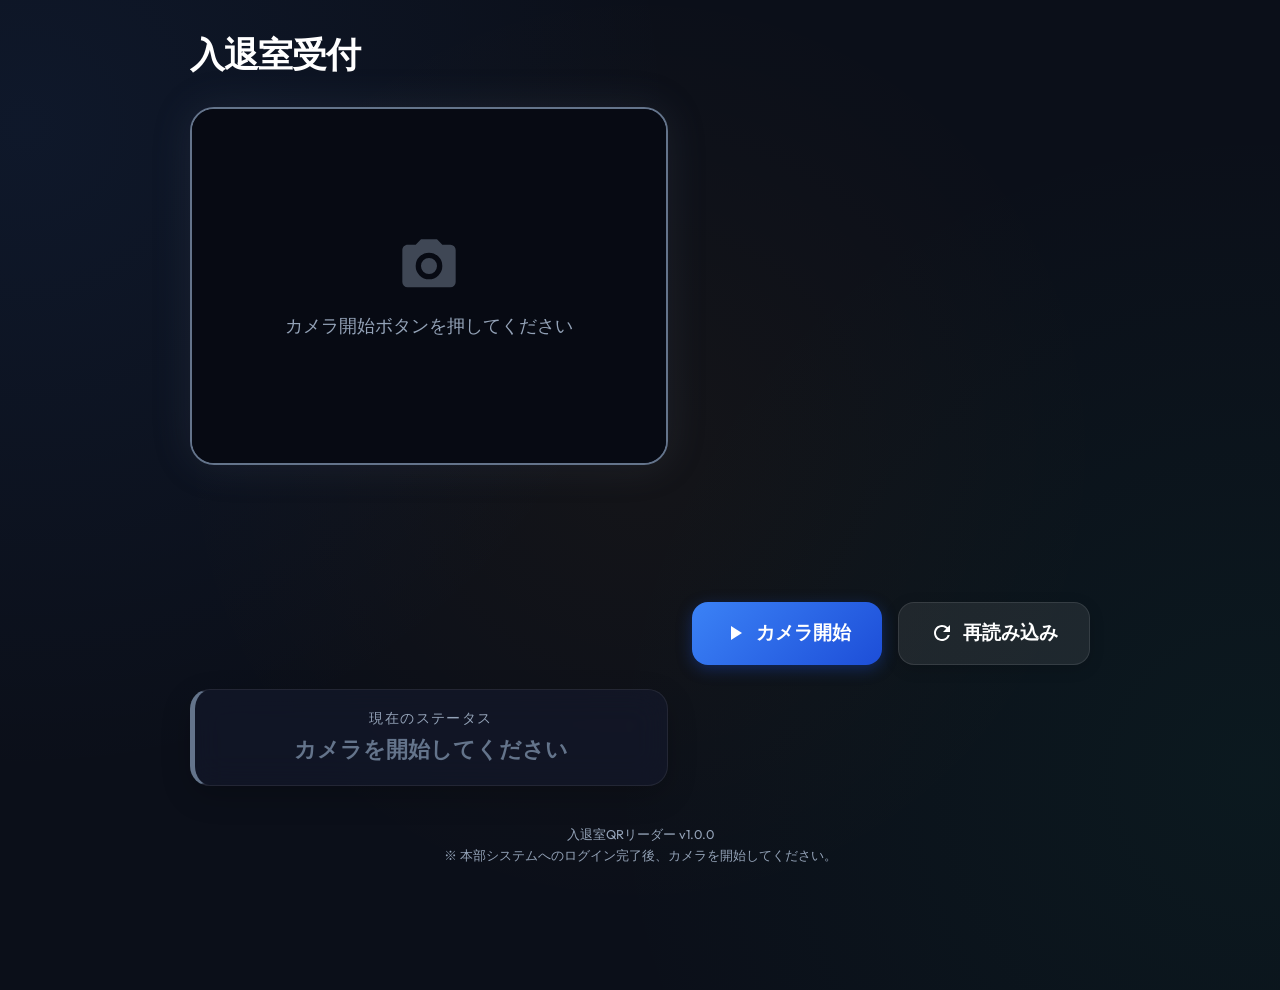
==== index.html @ 6b5398ed "Initial commit" ====
<!DOCTYPE html>
<html lang="ja">
<head>
  <meta charset="UTF-8">
  <title>入退室受付QRリーダー</title>
  
  <!-- Viewport and PWA optimization for iPad -->
  <meta name="viewport" content="width=device-width, initial-scale=1.0, maximum-scale=1.0, user-scalable=no, viewport-fit=cover">
  <meta name="apple-mobile-web-app-capable" content="yes">
  <meta name="apple-mobile-web-app-status-bar-style" content="black-translucent">
  <meta name="apple-mobile-web-app-title" content="入退室受付">
  <meta name="format-detection" content="telephone=no">
  
  <!-- Manifest and Favicons -->
  <link rel="manifest" href="manifest.webmanifest">
  <link rel="apple-touch-icon" href="assets/icons/icon-192.png">
  <link rel="icon" type="image/svg+xml" href="assets/icons/icon.svg">
  
  <!-- Styling -->
  <link rel="stylesheet" href="styles.css">
</head>
<body>

  <div class="app-container">
    
    <!-- Title Header -->
    <header>
      <h1>入退室受付</h1>
    </header>

    <!-- State Indicator Panel -->
    <section class="state-panel" id="state-panel">
      <div class="state-title">現在のステータス</div>
      <div class="state-message" id="state-message">カメラを開始してください</div>
    </section>

    <!-- Camera Viewfinder Section -->
    <section class="viewfinder-container">
      
      <!-- Video stream -->
      <video id="camera-video" playsinline></video>
      
      <!-- Hidden canvas for image analysis -->
      <canvas id="qr-canvas"></canvas>
      
      <!-- Camera placeholder/splash -->
      <div class="camera-placeholder">
        <svg viewBox="0 0 24 24">
          <path d="M4 4h3l2-2h6l2 2h3a2 2 0 0 1 2 2v12a2 2 0 0 1-2 2H4a2 2 0 0 1-2-2V6c0-1.1.9-2 2-2zm8 3a5 5 0 1 0 0 10 5 5 0 0 0 0-10zm0 2a3 3 0 1 1 0 6 3 3 0 0 1 0-6z"/>
        </svg>
        <p>カメラ開始ボタンを押してください</p>
      </div>

      <!-- Scanning Box Overlay -->
      <div class="scanner-overlay">
        <div class="scanner-frame">
          <div class="scanner-laser"></div>
          <span></span>
        </div>
      </div>

    </section>

    <div class="right-column">
      <!-- Error Log Panel -->
      <section class="error-panel" id="error-panel">
        <div class="error-header">
          <svg viewBox="0 0 24 24">
            <path d="M12 2C6.48 2 2 6.48 2 12s4.48 10 10 10 10-4.48 10-10S17.52 2 12 2zm1 15h-2v-2h2v2zm0-4h-2V7h2v6z"/>
          </svg>
          <span>エラー詳細</span>
        </div>
        <div class="error-text" id="error-text">エラーが発生しました</div>
      </section>

      <!-- Operation Buttons -->
      <section class="controls-container">
        <button class="btn btn-primary" id="btn-start">
          <svg viewBox="0 0 24 24">
            <path d="M8 5v14l11-7z"/>
          </svg>
          カメラ開始
        </button>
        <button class="btn btn-secondary" id="btn-reset">
          <svg viewBox="0 0 24 24">
            <path d="M17.65 6.35A7.958 7.958 0 0 0 12 4c-4.42 0-7.99 3.58-7.99 8s3.57 8 7.99 8c3.73 0 6.84-2.55 7.73-6h-2.08A5.99 5.99 0 0 1 12 18c-3.31 0-6-2.69-6-6s2.69-6 6-6c1.66 0 3.14.69 4.22 1.78L13 11h7V4l-2.35 2.35z"/>
          </svg>
          再読み込み
        </button>
      </section>
    </div>

    <!-- Hidden Processing Frame -->
    <iframe id="process-iframe" src="about:blank"></iframe>

    <!-- App Information Footer -->
    <footer>
      <p>入退室QRリーダー v1.0.0</p>
      <p>※ 本部システムへのログイン完了後、カメラを開始してください。</p>
    </footer>

  </div>

  <!-- QR Scanning Library and Core Logic -->
  <script src="jsQR.js"></script>
  <script src="app.js"></script>
</body>
</html>
---- styles.css ----
@import url('https://fonts.googleapis.com/css2?family=Outfit:wght@400;500;700&display=swap');

/* --- Design Tokens --- */
:root {
  --font-family: 'Outfit', -apple-system, BlinkMacSystemFont, "Segoe UI", Roboto, Helvetica, Arial, sans-serif;
  
  /* Color Palettes */
  --bg-dark: #0b0f19;
  --bg-card: rgba(20, 26, 46, 0.6);
  --bg-card-border: rgba(255, 255, 255, 0.08);
  --text-primary: #ffffff;
  --text-secondary: #94a3b8;
  
  /* State Colors */
  --color-idle: #64748b;        /* Slate */
  --color-scanning: #3b82f6;    /* Vibrant Blue */
  --color-processing: #f59e0b;  /* Warm Amber */
  --color-success: #10b981;     /* Emerald Green */
  --color-error: #ef4444;       /* Rose Red */
  --color-warning: #ec4899;     /* Pink */

  /* Active theme color, default is idle */
  --theme-color: var(--color-idle);
  --theme-color-glow: rgba(100, 116, 139, 0.15);
  
  /* Animation speeds */
  --transition-fast: 0.2s cubic-bezier(0.4, 0, 0.2, 1);
  --transition-normal: 0.3s cubic-bezier(0.4, 0, 0.2, 1);
}

/* --- Base & Reset --- */
* {
  box-sizing: border-box;
  margin: 0;
  padding: 0;
  -webkit-tap-highlight-color: transparent;
}

body {
  font-family: var(--font-family);
  background-color: var(--bg-dark);
  color: var(--text-primary);
  min-height: 100dvh;
  display: flex;
  flex-direction: column;
  align-items: center;
  justify-content: space-between;
  padding: 1.5rem;
  overflow: hidden;
  position: relative;
}

/* Background mesh gradients for premium feel */
body::before {
  content: '';
  position: absolute;
  top: -10%;
  left: -10%;
  width: 120%;
  height: 120%;
  background: 
    radial-gradient(circle at 10% 20%, rgba(59, 130, 246, 0.08) 0%, transparent 40%),
    radial-gradient(circle at 90% 80%, rgba(16, 185, 129, 0.06) 0%, transparent 40%),
    radial-gradient(circle at 50% 50%, rgba(245, 158, 11, 0.04) 0%, transparent 50%);
  z-index: -1;
  pointer-events: none;
}

/* --- Container App Layout --- */
.app-container {
  width: 100%;
  max-width: 600px;
  display: flex;
  flex-direction: column;
  gap: 1.2rem;
  flex-grow: 1;
  justify-content: center;
}

/* Safe areas for modern iPads */
@supports (padding: env(safe-area-inset-top)) {
  body {
    padding-top: max(1.5rem, env(safe-area-inset-top));
    padding-bottom: max(1.5rem, env(safe-area-inset-bottom));
    padding-left: max(1.5rem, env(safe-area-inset-left));
    padding-right: max(1.5rem, env(safe-area-inset-right));
  }
}

/* --- Header Section --- */
header {
  text-align: center;
  margin-bottom: 0.2rem;
}

header h1 {
  font-size: 2.2rem;
  font-weight: 700;
  letter-spacing: -0.025em;
  background: linear-gradient(135deg, #ffffff 40%, #94a3b8 100%);
  -webkit-background-clip: text;
  -webkit-text-fill-color: transparent;
  margin-bottom: 0.25rem;
}

/* --- State Panel --- */
.state-panel {
  background: var(--bg-card);
  backdrop-filter: blur(16px);
  -webkit-backdrop-filter: blur(16px);
  border: 1px solid var(--bg-card-border);
  border-radius: 20px;
  padding: 1.2rem;
  text-align: center;
  box-shadow: 0 10px 30px rgba(0, 0, 0, 0.2);
  transition: border-color var(--transition-normal), box-shadow var(--transition-normal);
  border-left: 5px solid var(--theme-color);
}

.state-title {
  font-size: 0.85rem;
  text-transform: uppercase;
  letter-spacing: 0.1em;
  color: var(--text-secondary);
  margin-bottom: 0.4rem;
}

.state-message {
  font-size: 1.4rem;
  font-weight: 700;
  color: var(--theme-color);
  transition: color var(--transition-normal);
}

/* --- Viewfinder (Camera Frame) --- */
.viewfinder-container {
  position: relative;
  width: 100%;
  aspect-ratio: 4 / 3;
  background-color: #020617;
  border-radius: 24px;
  overflow: hidden;
  box-shadow: 0 0 40px var(--theme-color-glow), inset 0 0 20px rgba(0,0,0,0.6);
  border: 2px solid var(--theme-color);
  transition: border-color var(--transition-normal), box-shadow var(--transition-normal);
}

/* The actual HTML5 Video Element */
#camera-video {
  width: 100%;
  height: 100%;
  object-fit: cover;
  display: block;
}

/* Hidden canvas for jsQR analysis */
#qr-canvas {
  display: none;
}

/* Camera Placeholder UI when not active */
.camera-placeholder {
  position: absolute;
  top: 0;
  left: 0;
  width: 100%;
  height: 100%;
  display: flex;
  flex-direction: column;
  align-items: center;
  justify-content: center;
  gap: 1rem;
  color: var(--text-secondary);
  z-index: 2;
  background-color: #070a13;
  transition: opacity var(--transition-normal);
}

.camera-placeholder svg {
  width: 64px;
  height: 64px;
  fill: currentColor;
  opacity: 0.4;
}

.camera-placeholder p {
  font-size: 1.1rem;
  font-weight: 500;
}

/* Scanner target box overlay */
.scanner-overlay {
  position: absolute;
  top: 0;
  left: 0;
  width: 100%;
  height: 100%;
  z-index: 3;
  pointer-events: none;
  display: flex;
  align-items: center;
  justify-content: center;
  opacity: 0;
  transition: opacity var(--transition-normal);
}

.scanner-overlay.active {
  opacity: 1;
}

/* Target scanning frame */
.scanner-frame {
  width: 60%;
  aspect-ratio: 1 / 1;
  max-width: 280px;
  max-height: 280px;
  border: 2px solid rgba(255, 255, 255, 0.3);
  position: relative;
  box-shadow: 0 0 0 2000px rgba(7, 10, 19, 0.6); /* Dim surrounding area */
  border-radius: 16px;
}

/* Frame corner hooks */
.scanner-frame::before,
.scanner-frame::after,
.scanner-frame span::before,
.scanner-frame span::after {
  content: '';
  position: absolute;
  width: 24px;
  height: 24px;
  border-color: var(--theme-color);
  border-style: solid;
  transition: border-color var(--transition-normal);
}

/* Top-Left */
.scanner-frame::before {
  top: -2px;
  left: -2px;
  border-width: 4px 0 0 4px;
  border-top-left-radius: 12px;
}

/* Top-Right */
.scanner-frame::after {
  top: -2px;
  right: -2px;
  border-width: 4px 4px 0 0;
  border-top-right-radius: 12px;
}

/* Bottom-Left */
.scanner-frame span::before {
  bottom: -2px;
  left: -2px;
  border-width: 0 0 4px 4px;
  border-bottom-left-radius: 12px;
}

/* Bottom-Right */
.scanner-frame span::after {
  bottom: -2px;
  right: -2px;
  border-width: 0 4px 4px 0;
  border-bottom-right-radius: 12px;
}

/* Animated scanner line */
.scanner-laser {
  position: absolute;
  top: 0;
  left: 0;
  width: 100%;
  height: 3px;
  background: linear-gradient(90deg, transparent, var(--theme-color), transparent);
  animation: scan 2s linear infinite;
  box-shadow: 0 0 8px var(--theme-color);
  transition: background var(--transition-normal), box-shadow var(--transition-normal);
}

@keyframes scan {
  0% { top: 0%; }
  50% { top: 100%; }
  100% { top: 0%; }
}

/* --- Control Buttons --- */
.controls-container {
  display: flex;
  gap: 1rem;
}

.btn {
  flex: 1;
  font-family: var(--font-family);
  font-size: 1.2rem;
  font-weight: 700;
  padding: 1.1rem 1.5rem;
  border: none;
  border-radius: 16px;
  cursor: pointer;
  display: inline-flex;
  align-items: center;
  justify-content: center;
  gap: 0.6rem;
  transition: transform var(--transition-fast), box-shadow var(--transition-fast), background var(--transition-fast);
}

.btn svg {
  width: 24px;
  height: 24px;
  fill: currentColor;
}

.btn-primary {
  background: linear-gradient(135deg, #3b82f6 0%, #1d4ed8 100%);
  color: white;
  box-shadow: 0 4px 15px rgba(29, 79, 216, 0.35);
}

.btn-primary:active {
  transform: scale(0.97);
  box-shadow: 0 2px 6px rgba(29, 79, 216, 0.2);
}

.btn-secondary {
  background: rgba(255, 255, 255, 0.08);
  color: var(--text-primary);
  border: 1px solid rgba(255, 255, 255, 0.1);
  box-shadow: 0 4px 15px rgba(0, 0, 0, 0.15);
}

.btn-secondary:active {
  transform: scale(0.97);
  background: rgba(255, 255, 255, 0.12);
}

/* Hover effects (only active on non-touch devices) */
@media (hover: hover) {
  .btn-primary:hover {
    background: linear-gradient(135deg, #4f46e5 0%, #2563eb 100%);
    box-shadow: 0 6px 20px rgba(37, 99, 235, 0.45);
    transform: translateY(-2px);
  }
  .btn-secondary:hover {
    background: rgba(255, 255, 255, 0.12);
    transform: translateY(-2px);
  }
}

/* Disable primary btn during scanning */
.btn-primary.disabled {
  opacity: 0.5;
  cursor: not-allowed;
  pointer-events: none;
}

/* --- Error Logger --- */
.error-panel {
  background: rgba(239, 68, 68, 0.08);
  border: 1px solid rgba(239, 68, 68, 0.2);
  border-radius: 16px;
  padding: 1rem;
  display: none; /* Hidden by default */
  animation: fadeIn 0.3s ease;
}

.error-panel.visible {
  display: block;
}

.error-header {
  display: flex;
  align-items: center;
  gap: 0.5rem;
  color: var(--color-error);
  font-weight: 700;
  margin-bottom: 0.4rem;
  font-size: 0.95rem;
}

.error-header svg {
  width: 20px;
  height: 20px;
  fill: currentColor;
}

.error-text {
  font-size: 0.9rem;
  color: #fca5a5;
  line-height: 1.4;
  word-break: break-all;
}

@keyframes fadeIn {
  from { opacity: 0; transform: translateY(10px); }
  to { opacity: 1; transform: translateY(0); }
}

/* --- Hidden Frame --- */
#process-iframe {
  position: absolute;
  width: 1px;
  height: 1px;
  opacity: 0.01;
  pointer-events: none;
  overflow: hidden;
  left: -9999px;
  top: -9999px;
  border: none;
}

/* --- Settings / Metadata display footer --- */
footer {
  text-align: center;
  color: var(--text-secondary);
  font-size: 0.8rem;
  margin-top: 0.5rem;
}

footer p {
  margin-bottom: 0.2rem;
}

footer a {
  color: var(--color-scanning);
  text-decoration: none;
}

footer a:hover {
  text-decoration: underline;
}

/* --- Large screen layout adjustments (e.g. iPad landscape) --- */
@media (min-width: 768px) and (orientation: landscape) {
  body {
    padding: 2rem;
  }
  .app-container {
    max-width: 900px;
    display: grid;
    grid-template-columns: 1.2fr 1fr;
    grid-template-rows: auto 1fr auto;
    gap: 1.5rem;
    align-items: start;
  }
  
  header {
    grid-column: 1 / span 2;
    text-align: left;
    margin-bottom: 0;
  }
  
  .viewfinder-container {
    grid-column: 1;
    grid-row: 2;
    aspect-ratio: 4 / 3;
  }
  
  .right-column {
    grid-column: 2;
    grid-row: 2;
    display: flex;
    flex-direction: column;
    gap: 1.2rem;
    height: 100%;
    justify-content: flex-start;
  }
  
  .controls-container {
    margin-top: auto; /* Push buttons to the bottom of column */
  }
  
  footer {
    grid-column: 1 / span 2;
    text-align: center;
    margin-top: 1rem;
  }
}
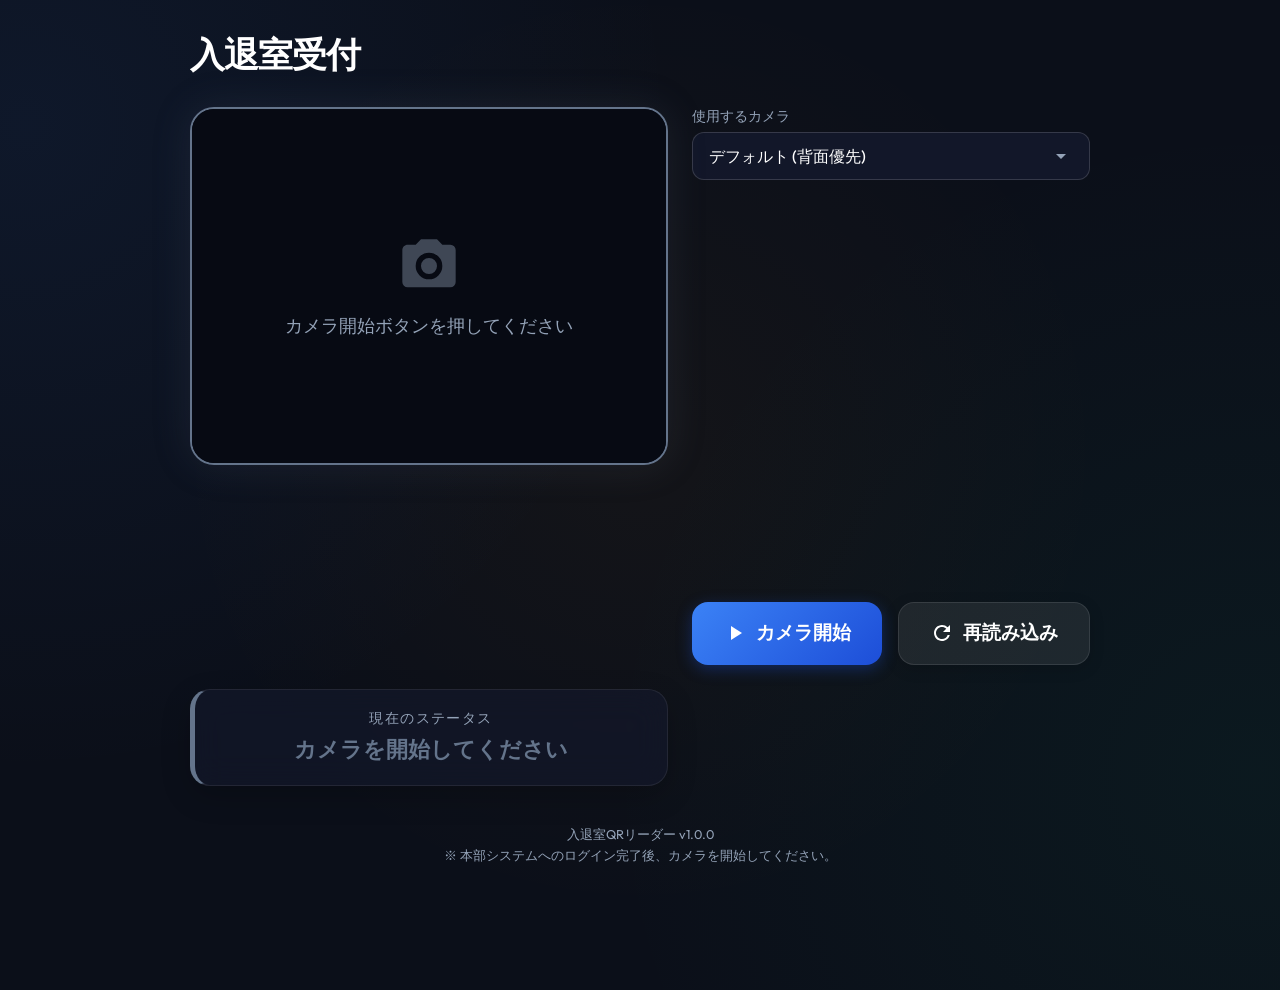
==== commit 0d705a5d: "Add camera selection support" ====
--- a/index.html
+++ b/index.html
@@ -62,6 +62,14 @@
     </section>
 
     <div class="right-column">
+      <!-- Camera Selection Dropdown -->
+      <section class="camera-select-container">
+        <label for="camera-select">使用するカメラ</label>
+        <select id="camera-select" class="select-input">
+          <option value="">デフォルト (背面優先)</option>
+        </select>
+      </section>
+
       <!-- Error Log Panel -->
       <section class="error-panel" id="error-panel">
         <div class="error-header">
--- a/styles.css
+++ b/styles.css
@@ -285,6 +285,47 @@
   100% { top: 0%; }
 }
 
+/* --- Camera Selection Dropdown --- */
+.camera-select-container {
+  display: flex;
+  flex-direction: column;
+  gap: 0.4rem;
+  margin-bottom: 0.8rem;
+  width: 100%;
+}
+
+.camera-select-container label {
+  font-size: 0.85rem;
+  font-weight: 500;
+  color: var(--text-secondary);
+}
+
+.select-input {
+  width: 100%;
+  font-family: var(--font-family);
+  font-size: 1rem;
+  font-weight: 500;
+  padding: 0.8rem 1rem;
+  border-radius: 12px;
+  background-color: rgba(20, 26, 46, 0.8);
+  border: 1px solid rgba(255, 255, 255, 0.15);
+  color: var(--text-primary);
+  appearance: none;
+  -webkit-appearance: none;
+  background-image: url("data:image/svg+xml,%3Csvg xmlns='http://www.w3.org/2000/svg' viewBox='0 0 24 24' fill='%2394a3b8'%3E%3Cpath d='M7 10l5 5 5-5z'/%3E%3C/svg%3E");
+  background-repeat: no-repeat;
+  background-position: right 1rem center;
+  background-size: 1.5rem;
+  cursor: pointer;
+  transition: border-color var(--transition-fast), box-shadow var(--transition-fast);
+}
+
+.select-input:focus {
+  outline: none;
+  border-color: var(--color-scanning);
+  box-shadow: 0 0 0 3px rgba(59, 130, 246, 0.25);
+}
+
 /* --- Control Buttons --- */
 .controls-container {
   display: flex;
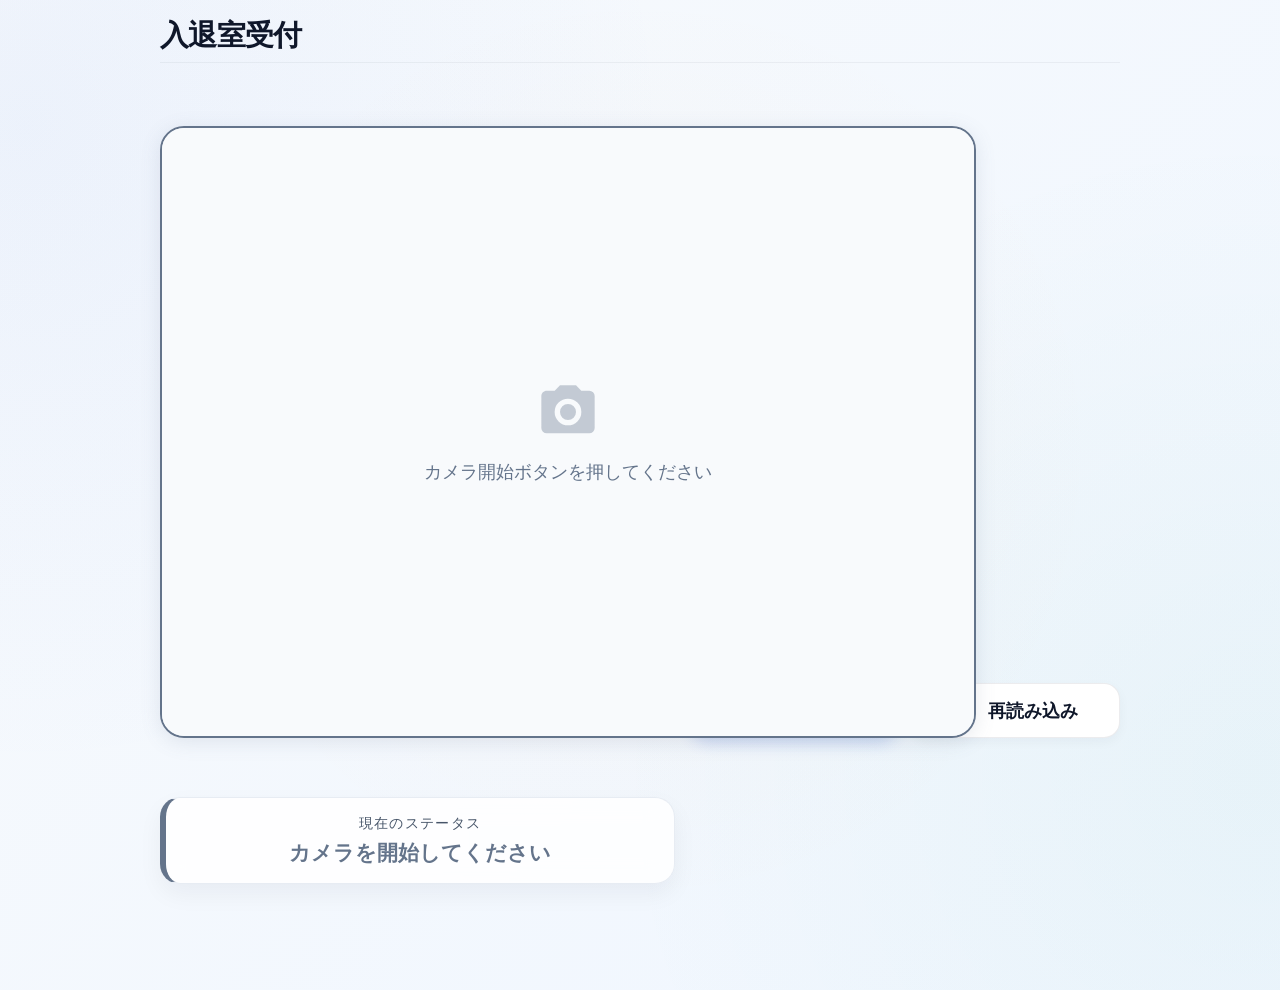
==== commit 5ff7e73b: "Remove camera switcher, change default to front camera, apply clean bright theme, and optimize lands" ====
--- a/index.html
+++ b/index.html
@@ -62,14 +62,6 @@
     </section>
 
     <div class="right-column">
-      <!-- Camera Selection Dropdown -->
-      <section class="camera-select-container">
-        <label for="camera-select">使用するカメラ</label>
-        <select id="camera-select" class="select-input">
-          <option value="">デフォルト (背面優先)</option>
-        </select>
-      </section>
-
       <!-- Error Log Panel -->
       <section class="error-panel" id="error-panel">
         <div class="error-header">
--- a/styles.css
+++ b/styles.css
@@ -1,27 +1,29 @@
 @import url('https://fonts.googleapis.com/css2?family=Outfit:wght@400;500;700&display=swap');
 
-/* --- Design Tokens --- */
+/* --- Design Tokens (清潔感のある配色 - クリーンライトテーマ) --- */
 :root {
   --font-family: 'Outfit', -apple-system, BlinkMacSystemFont, "Segoe UI", Roboto, Helvetica, Arial, sans-serif;
   
-  /* Color Palettes */
-  --bg-dark: #0b0f19;
-  --bg-card: rgba(20, 26, 46, 0.6);
-  --bg-card-border: rgba(255, 255, 255, 0.08);
-  --text-primary: #ffffff;
-  --text-secondary: #94a3b8;
+  /* Color Palettes (Bright & Clean) */
+  --bg-main: #f8fafc;
+  --bg-gradient-end: #eff6ff;
+  --bg-card: rgba(255, 255, 255, 0.85);
+  --bg-card-border: rgba(226, 232, 240, 0.8);
+  --text-primary: #0f172a;       /* Slate 900 */
+  --text-secondary: #475569;     /* Slate 600 */
+  --text-light: #64748b;         /* Slate 500 */
   
   /* State Colors */
   --color-idle: #64748b;        /* Slate */
-  --color-scanning: #3b82f6;    /* Vibrant Blue */
-  --color-processing: #f59e0b;  /* Warm Amber */
-  --color-success: #10b981;     /* Emerald Green */
-  --color-error: #ef4444;       /* Rose Red */
-  --color-warning: #ec4899;     /* Pink */
+  --color-scanning: #2563eb;    /* Vibrant Royal Blue */
+  --color-processing: #d97706;  /* Golden Amber */
+  --color-success: #059669;     /* Fresh Emerald Green */
+  --color-error: #e11d48;       /* Clean Rose Red */
+  --color-warning: #db2777;     /* Dark Pink */
 
   /* Active theme color, default is idle */
   --theme-color: var(--color-idle);
-  --theme-color-glow: rgba(100, 116, 139, 0.15);
+  --theme-color-glow: rgba(100, 116, 139, 0.08);
   
   /* Animation speeds */
   --transition-fast: 0.2s cubic-bezier(0.4, 0, 0.2, 1);
@@ -38,7 +40,7 @@
 
 body {
   font-family: var(--font-family);
-  background-color: var(--bg-dark);
+  background-color: var(--bg-main);
   color: var(--text-primary);
   min-height: 100dvh;
   display: flex;
@@ -46,7 +48,7 @@
   align-items: center;
   justify-content: space-between;
   padding: 1.5rem;
-  overflow: hidden;
+  overflow-y: auto;
   position: relative;
 }
 
@@ -59,17 +61,18 @@
   width: 120%;
   height: 120%;
   background: 
-    radial-gradient(circle at 10% 20%, rgba(59, 130, 246, 0.08) 0%, transparent 40%),
-    radial-gradient(circle at 90% 80%, rgba(16, 185, 129, 0.06) 0%, transparent 40%),
-    radial-gradient(circle at 50% 50%, rgba(245, 158, 11, 0.04) 0%, transparent 50%);
-  z-index: -1;
+    radial-gradient(circle at 10% 20%, rgba(37, 99, 235, 0.05) 0%, transparent 40%),
+    radial-gradient(circle at 90% 80%, rgba(5, 150, 105, 0.04) 0%, transparent 40%),
+    radial-gradient(circle at 50% 50%, rgba(217, 119, 6, 0.03) 0%, transparent 50%),
+    linear-gradient(135deg, var(--bg-main) 0%, var(--bg-gradient-end) 100%);
+  z-index: -2;
   pointer-events: none;
 }
 
 /* --- Container App Layout --- */
 .app-container {
   width: 100%;
-  max-width: 600px;
+  max-width: 540px;
   display: flex;
   flex-direction: column;
   gap: 1.2rem;
@@ -97,24 +100,22 @@
   font-size: 2.2rem;
   font-weight: 700;
   letter-spacing: -0.025em;
-  background: linear-gradient(135deg, #ffffff 40%, #94a3b8 100%);
-  -webkit-background-clip: text;
-  -webkit-text-fill-color: transparent;
+  color: var(--text-primary);
   margin-bottom: 0.25rem;
 }
 
 /* --- State Panel --- */
 .state-panel {
   background: var(--bg-card);
-  backdrop-filter: blur(16px);
-  -webkit-backdrop-filter: blur(16px);
+  backdrop-filter: blur(12px);
+  -webkit-backdrop-filter: blur(12px);
   border: 1px solid var(--bg-card-border);
   border-radius: 20px;
   padding: 1.2rem;
   text-align: center;
-  box-shadow: 0 10px 30px rgba(0, 0, 0, 0.2);
+  box-shadow: 0 10px 25px rgba(15, 23, 42, 0.05);
   transition: border-color var(--transition-normal), box-shadow var(--transition-normal);
-  border-left: 5px solid var(--theme-color);
+  border-left: 6px solid var(--theme-color);
 }
 
 .state-title {
@@ -123,6 +124,7 @@
   letter-spacing: 0.1em;
   color: var(--text-secondary);
   margin-bottom: 0.4rem;
+  font-weight: 500;
 }
 
 .state-message {
@@ -137,10 +139,10 @@
   position: relative;
   width: 100%;
   aspect-ratio: 4 / 3;
-  background-color: #020617;
+  background-color: #f1f5f9;
   border-radius: 24px;
   overflow: hidden;
-  box-shadow: 0 0 40px var(--theme-color-glow), inset 0 0 20px rgba(0,0,0,0.6);
+  box-shadow: 0 8px 30px var(--theme-color-glow), 0 0 0 1px var(--bg-card-border);
   border: 2px solid var(--theme-color);
   transition: border-color var(--transition-normal), box-shadow var(--transition-normal);
 }
@@ -170,9 +172,9 @@
   align-items: center;
   justify-content: center;
   gap: 1rem;
-  color: var(--text-secondary);
+  color: var(--text-light);
   z-index: 2;
-  background-color: #070a13;
+  background-color: #f8fafc;
   transition: opacity var(--transition-normal);
 }
 
@@ -180,7 +182,7 @@
   width: 64px;
   height: 64px;
   fill: currentColor;
-  opacity: 0.4;
+  opacity: 0.35;
 }
 
 .camera-placeholder p {
@@ -212,12 +214,12 @@
 .scanner-frame {
   width: 60%;
   aspect-ratio: 1 / 1;
-  max-width: 280px;
-  max-height: 280px;
-  border: 2px solid rgba(255, 255, 255, 0.3);
+  max-width: 260px;
+  max-height: 260px;
+  border: 2px solid rgba(15, 23, 42, 0.15);
   position: relative;
-  box-shadow: 0 0 0 2000px rgba(7, 10, 19, 0.6); /* Dim surrounding area */
-  border-radius: 16px;
+  box-shadow: 0 0 0 2000px rgba(248, 250, 252, 0.45); /* Soft dim surrounding area */
+  border-radius: 20px;
 }
 
 /* Frame corner hooks */
@@ -239,7 +241,7 @@
   top: -2px;
   left: -2px;
   border-width: 4px 0 0 4px;
-  border-top-left-radius: 12px;
+  border-top-left-radius: 14px;
 }
 
 /* Top-Right */
@@ -247,7 +249,7 @@
   top: -2px;
   right: -2px;
   border-width: 4px 4px 0 0;
-  border-top-right-radius: 12px;
+  border-top-right-radius: 14px;
 }
 
 /* Bottom-Left */
@@ -255,7 +257,7 @@
   bottom: -2px;
   left: -2px;
   border-width: 0 0 4px 4px;
-  border-bottom-left-radius: 12px;
+  border-bottom-left-radius: 14px;
 }
 
 /* Bottom-Right */
@@ -263,7 +265,7 @@
   bottom: -2px;
   right: -2px;
   border-width: 0 4px 4px 0;
-  border-bottom-right-radius: 12px;
+  border-bottom-right-radius: 14px;
 }
 
 /* Animated scanner line */
@@ -274,8 +276,8 @@
   width: 100%;
   height: 3px;
   background: linear-gradient(90deg, transparent, var(--theme-color), transparent);
-  animation: scan 2s linear infinite;
-  box-shadow: 0 0 8px var(--theme-color);
+  animation: scan 2.2s linear infinite;
+  box-shadow: 0 0 6px var(--theme-color);
   transition: background var(--transition-normal), box-shadow var(--transition-normal);
 }
 
@@ -285,47 +287,6 @@
   100% { top: 0%; }
 }
 
-/* --- Camera Selection Dropdown --- */
-.camera-select-container {
-  display: flex;
-  flex-direction: column;
-  gap: 0.4rem;
-  margin-bottom: 0.8rem;
-  width: 100%;
-}
-
-.camera-select-container label {
-  font-size: 0.85rem;
-  font-weight: 500;
-  color: var(--text-secondary);
-}
-
-.select-input {
-  width: 100%;
-  font-family: var(--font-family);
-  font-size: 1rem;
-  font-weight: 500;
-  padding: 0.8rem 1rem;
-  border-radius: 12px;
-  background-color: rgba(20, 26, 46, 0.8);
-  border: 1px solid rgba(255, 255, 255, 0.15);
-  color: var(--text-primary);
-  appearance: none;
-  -webkit-appearance: none;
-  background-image: url("data:image/svg+xml,%3Csvg xmlns='http://www.w3.org/2000/svg' viewBox='0 0 24 24' fill='%2394a3b8'%3E%3Cpath d='M7 10l5 5 5-5z'/%3E%3C/svg%3E");
-  background-repeat: no-repeat;
-  background-position: right 1rem center;
-  background-size: 1.5rem;
-  cursor: pointer;
-  transition: border-color var(--transition-fast), box-shadow var(--transition-fast);
-}
-
-.select-input:focus {
-  outline: none;
-  border-color: var(--color-scanning);
-  box-shadow: 0 0 0 3px rgba(59, 130, 246, 0.25);
-}
-
 /* --- Control Buttons --- */
 .controls-container {
   display: flex;
@@ -335,9 +296,9 @@
 .btn {
   flex: 1;
   font-family: var(--font-family);
-  font-size: 1.2rem;
+  font-size: 1.15rem;
   font-weight: 700;
-  padding: 1.1rem 1.5rem;
+  padding: 1rem 1.5rem;
   border: none;
   border-radius: 16px;
   cursor: pointer;
@@ -357,50 +318,51 @@
 .btn-primary {
   background: linear-gradient(135deg, #3b82f6 0%, #1d4ed8 100%);
   color: white;
-  box-shadow: 0 4px 15px rgba(29, 79, 216, 0.35);
+  box-shadow: 0 4px 15px rgba(29, 79, 216, 0.2);
 }
 
 .btn-primary:active {
   transform: scale(0.97);
-  box-shadow: 0 2px 6px rgba(29, 79, 216, 0.2);
+  box-shadow: 0 2px 6px rgba(29, 79, 216, 0.1);
 }
 
 .btn-secondary {
-  background: rgba(255, 255, 255, 0.08);
+  background: #ffffff;
   color: var(--text-primary);
-  border: 1px solid rgba(255, 255, 255, 0.1);
-  box-shadow: 0 4px 15px rgba(0, 0, 0, 0.15);
+  border: 1px solid rgba(15, 23, 42, 0.08);
+  box-shadow: 0 4px 12px rgba(15, 23, 42, 0.04);
 }
 
 .btn-secondary:active {
   transform: scale(0.97);
-  background: rgba(255, 255, 255, 0.12);
+  background: #f8fafc;
 }
 
 /* Hover effects (only active on non-touch devices) */
 @media (hover: hover) {
   .btn-primary:hover {
-    background: linear-gradient(135deg, #4f46e5 0%, #2563eb 100%);
-    box-shadow: 0 6px 20px rgba(37, 99, 235, 0.45);
-    transform: translateY(-2px);
+    background: linear-gradient(135deg, #2563eb 0%, #1e40af 100%);
+    box-shadow: 0 6px 18px rgba(37, 99, 235, 0.3);
+    transform: translateY(-1px);
   }
   .btn-secondary:hover {
-    background: rgba(255, 255, 255, 0.12);
-    transform: translateY(-2px);
+    background: #f8fafc;
+    border-color: rgba(15, 23, 42, 0.15);
+    transform: translateY(-1px);
   }
 }
 
 /* Disable primary btn during scanning */
 .btn-primary.disabled {
-  opacity: 0.5;
+  opacity: 0.4;
   cursor: not-allowed;
   pointer-events: none;
 }
 
 /* --- Error Logger --- */
 .error-panel {
-  background: rgba(239, 68, 68, 0.08);
-  border: 1px solid rgba(239, 68, 68, 0.2);
+  background: rgba(225, 29, 72, 0.05);
+  border: 1px solid rgba(225, 29, 72, 0.15);
   border-radius: 16px;
   padding: 1rem;
   display: none; /* Hidden by default */
@@ -429,13 +391,13 @@
 
 .error-text {
   font-size: 0.9rem;
-  color: #fca5a5;
+  color: #9f1239;
   line-height: 1.4;
   word-break: break-all;
 }
 
 @keyframes fadeIn {
-  from { opacity: 0; transform: translateY(10px); }
+  from { opacity: 0; transform: translateY(8px); }
   to { opacity: 1; transform: translateY(0); }
 }
 
@@ -455,7 +417,7 @@
 /* --- Settings / Metadata display footer --- */
 footer {
   text-align: center;
-  color: var(--text-secondary);
+  color: var(--text-light);
   font-size: 0.8rem;
   margin-top: 0.5rem;
 }
@@ -464,27 +426,23 @@
   margin-bottom: 0.2rem;
 }
 
-footer a {
-  color: var(--color-scanning);
-  text-decoration: none;
-}
-
-footer a:hover {
-  text-decoration: underline;
-}
-
-/* --- Large screen layout adjustments (e.g. iPad landscape) --- */
-@media (min-width: 768px) and (orientation: landscape) {
+/* --- 横置き（Landscape）運用最適化レイアウト --- */
+@media (orientation: landscape) {
   body {
-    padding: 2rem;
-  }
+    padding: 1rem 1.5rem;
+    justify-content: center;
+    height: 100dvh;
+    overflow: hidden;
+  }
+  
   .app-container {
-    max-width: 900px;
+    max-width: 960px;
+    height: 100%;
     display: grid;
     grid-template-columns: 1.2fr 1fr;
-    grid-template-rows: auto 1fr auto;
-    gap: 1.5rem;
-    align-items: start;
+    grid-template-rows: auto 1fr;
+    gap: 1rem;
+    align-items: center;
   }
   
   header {
@@ -493,10 +451,21 @@
     margin-bottom: 0;
   }
   
+  header h1 {
+    font-size: 1.8rem;
+    border-bottom: 1px solid rgba(15, 23, 42, 0.05);
+    padding-bottom: 0.4rem;
+  }
+  
+  /* ビューファインダーの高さを画面サイズに合わせる (スクロール抑止) */
   .viewfinder-container {
     grid-column: 1;
     grid-row: 2;
+    height: 68dvh;
+    width: auto;
     aspect-ratio: 4 / 3;
+    margin: 0 auto;
+    box-shadow: 0 4px 20px var(--theme-color-glow);
   }
   
   .right-column {
@@ -504,18 +473,33 @@
     grid-row: 2;
     display: flex;
     flex-direction: column;
-    gap: 1.2rem;
-    height: 100%;
-    justify-content: flex-start;
+    gap: 0.8rem;
+    height: 68dvh;
+    justify-content: center;
+  }
+  
+  .state-panel {
+    padding: 1rem;
+  }
+  
+  .state-message {
+    font-size: 1.3rem;
+  }
+
+  .error-panel {
+    padding: 0.8rem;
   }
   
   .controls-container {
-    margin-top: auto; /* Push buttons to the bottom of column */
+    margin-top: auto; /* 下部にボタンを固定 */
+  }
+  
+  .btn {
+    padding: 0.9rem 1.2rem;
+    font-size: 1.1rem;
   }
   
   footer {
-    grid-column: 1 / span 2;
-    text-align: center;
-    margin-top: 1rem;
-  }
-}
+    display: none; /* 高さが限られているため横置きではフッターを非表示にする */
+  }
+}
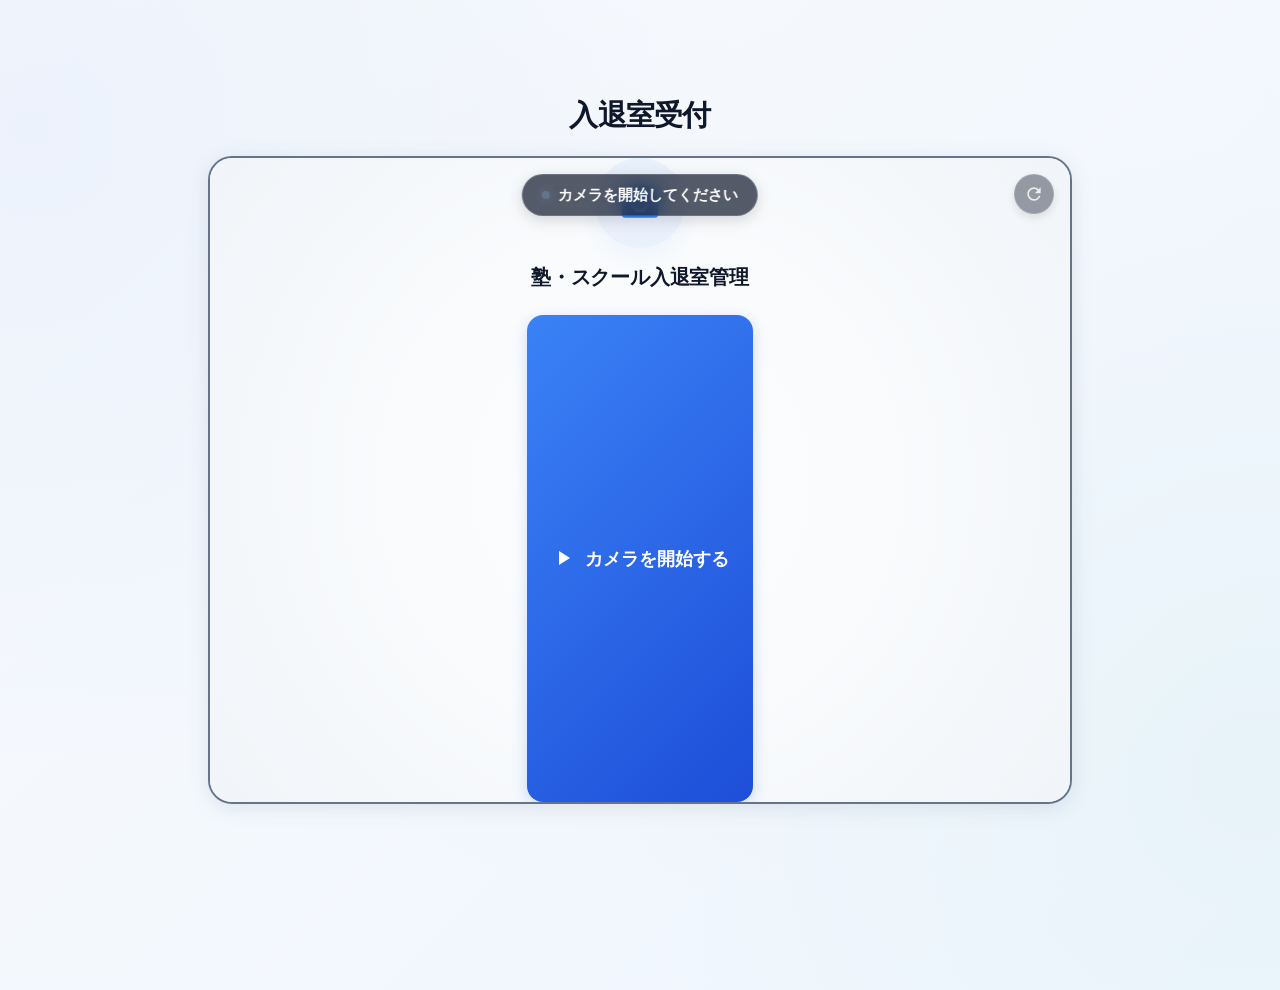
==== commit 70e7a7b4: "UI redesign and refinements: volume increase, enlarged camera display, user.edmondo.jp domain restri" ====
--- a/index.html
+++ b/index.html
@@ -28,13 +28,7 @@
       <h1>入退室受付</h1>
     </header>
 
-    <!-- State Indicator Panel -->
-    <section class="state-panel" id="state-panel">
-      <div class="state-title">現在のステータス</div>
-      <div class="state-message" id="state-message">カメラを開始してください</div>
-    </section>
-
-    <!-- Camera Viewfinder Section -->
+    <!-- Unified Viewfinder & Scanner Frame -->
     <section class="viewfinder-container">
       
       <!-- Video stream -->
@@ -43,12 +37,33 @@
       <!-- Hidden canvas for image analysis -->
       <canvas id="qr-canvas"></canvas>
       
-      <!-- Camera placeholder/splash -->
+      <!-- Floating Status Bar Overlay -->
+      <div class="floating-status-bar" id="state-panel">
+        <div class="pulse-indicator"></div>
+        <span id="state-message">カメラを開始してください</span>
+      </div>
+
+      <!-- Floating Reset/Reload Action Button -->
+      <button class="floating-reset-btn" id="btn-reset" title="スキャンを再起動">
+        <svg viewBox="0 0 24 24">
+          <path d="M17.65 6.35A7.958 7.958 0 0 0 12 4c-4.42 0-7.99 3.58-7.99 8s3.57 8 7.99 8c3.73 0 6.84-2.55 7.73-6h-2.08A5.99 5.99 0 0 1 12 18c-3.31 0-6-2.69-6-6s2.69-6 6-6c1.66 0 3.14.69 4.22 1.78L13 11h7V4l-2.35 2.35z"/>
+        </svg>
+      </button>
+      
+      <!-- Camera placeholder/splash overlay -->
       <div class="camera-placeholder">
-        <svg viewBox="0 0 24 24">
-          <path d="M4 4h3l2-2h6l2 2h3a2 2 0 0 1 2 2v12a2 2 0 0 1-2 2H4a2 2 0 0 1-2-2V6c0-1.1.9-2 2-2zm8 3a5 5 0 1 0 0 10 5 5 0 0 0 0-10zm0 2a3 3 0 1 1 0 6 3 3 0 0 1 0-6z"/>
-        </svg>
-        <p>カメラ開始ボタンを押してください</p>
+        <div class="placeholder-icon-wrapper">
+          <svg viewBox="0 0 24 24">
+            <path d="M4 4h3l2-2h6l2 2h3a2 2 0 0 1 2 2v12a2 2 0 0 1-2 2H4a2 2 0 0 1-2-2V6c0-1.1.9-2 2-2zm8 3a5 5 0 1 0 0 10 5 5 0 0 0 0-10zm0 2a3 3 0 1 1 0 6 3 3 0 0 1 0-6z"/>
+          </svg>
+        </div>
+        <p class="placeholder-tagline">塾・スクール入退室管理</p>
+        <button class="btn btn-primary" id="btn-start">
+          <svg viewBox="0 0 24 24">
+            <path d="M8 5v14l11-7z"/>
+          </svg>
+          カメラを開始する
+        </button>
       </div>
 
       <!-- Scanning Box Overlay -->
@@ -59,45 +74,35 @@
         </div>
       </div>
 
-    </section>
 
-    <div class="right-column">
-      <!-- Error Log Panel -->
-      <section class="error-panel" id="error-panel">
-        <div class="error-header">
+      <!-- Success State Overlay (Checkmark animation) -->
+      <div class="viewfinder-overlay success-overlay" id="success-overlay">
+        <div class="checkmark-wrapper">
+          <svg class="checkmark-svg" viewBox="0 0 52 52">
+            <circle class="checkmark-circle" cx="26" cy="26" r="25" fill="none"/>
+            <path class="checkmark-check" fill="none" d="M14.1 27.2l7.1 7.2 16.7-16.8"/>
+          </svg>
+        </div>
+        <h2>受付が完了しました</h2>
+        <p>確認音をご確認ください</p>
+      </div>
+
+      <!-- Error State Overlay -->
+      <div class="viewfinder-overlay error-overlay" id="error-panel">
+        <div class="error-icon-wrapper">
           <svg viewBox="0 0 24 24">
             <path d="M12 2C6.48 2 2 6.48 2 12s4.48 10 10 10 10-4.48 10-10S17.52 2 12 2zm1 15h-2v-2h2v2zm0-4h-2V7h2v6z"/>
           </svg>
-          <span>エラー詳細</span>
         </div>
-        <div class="error-text" id="error-text">エラーが発生しました</div>
-      </section>
+        <h2>読み取りエラー</h2>
+        <p class="error-text" id="error-text">エラーが発生しました</p>
+        <button class="btn btn-secondary" id="btn-error-dismiss">スキャンを再開する</button>
+      </div>
 
-      <!-- Operation Buttons -->
-      <section class="controls-container">
-        <button class="btn btn-primary" id="btn-start">
-          <svg viewBox="0 0 24 24">
-            <path d="M8 5v14l11-7z"/>
-          </svg>
-          カメラ開始
-        </button>
-        <button class="btn btn-secondary" id="btn-reset">
-          <svg viewBox="0 0 24 24">
-            <path d="M17.65 6.35A7.958 7.958 0 0 0 12 4c-4.42 0-7.99 3.58-7.99 8s3.57 8 7.99 8c3.73 0 6.84-2.55 7.73-6h-2.08A5.99 5.99 0 0 1 12 18c-3.31 0-6-2.69-6-6s2.69-6 6-6c1.66 0 3.14.69 4.22 1.78L13 11h7V4l-2.35 2.35z"/>
-          </svg>
-          再読み込み
-        </button>
-      </section>
-    </div>
+    </section>
 
     <!-- Hidden Processing Frame -->
     <iframe id="process-iframe" src="about:blank"></iframe>
-
-    <!-- App Information Footer -->
-    <footer>
-      <p>入退室QRリーダー v1.0.0</p>
-      <p>※ 本部システムへのログイン完了後、カメラを開始してください。</p>
-    </footer>
 
   </div>
 
--- a/styles.css
+++ b/styles.css
@@ -72,7 +72,7 @@
 /* --- Container App Layout --- */
 .app-container {
   width: 100%;
-  max-width: 540px;
+  max-width: 680px;
   display: flex;
   flex-direction: column;
   gap: 1.2rem;
@@ -104,34 +104,86 @@
   margin-bottom: 0.25rem;
 }
 
-/* --- State Panel --- */
-.state-panel {
-  background: var(--bg-card);
-  backdrop-filter: blur(12px);
-  -webkit-backdrop-filter: blur(12px);
-  border: 1px solid var(--bg-card-border);
-  border-radius: 20px;
-  padding: 1.2rem;
-  text-align: center;
-  box-shadow: 0 10px 25px rgba(15, 23, 42, 0.05);
-  transition: border-color var(--transition-normal), box-shadow var(--transition-normal);
-  border-left: 6px solid var(--theme-color);
-}
-
-.state-title {
-  font-size: 0.85rem;
-  text-transform: uppercase;
-  letter-spacing: 0.1em;
-  color: var(--text-secondary);
-  margin-bottom: 0.4rem;
-  font-weight: 500;
-}
-
-.state-message {
-  font-size: 1.4rem;
+/* --- Floating Status Bar --- */
+.floating-status-bar {
+  position: absolute;
+  top: 1rem;
+  left: 50%;
+  transform: translateX(-50%);
+  z-index: 5;
+  background: rgba(15, 23, 42, 0.7);
+  backdrop-filter: blur(8px);
+  -webkit-backdrop-filter: blur(8px);
+  border: 1px solid rgba(255, 255, 255, 0.15);
+  padding: 0.6rem 1.2rem;
+  border-radius: 50px;
+  display: flex;
+  align-items: center;
+  gap: 0.5rem;
+  box-shadow: 0 4px 15px rgba(0, 0, 0, 0.15);
+  pointer-events: none;
+  transition: background var(--transition-normal);
+}
+
+.pulse-indicator {
+  width: 8px;
+  height: 8px;
+  border-radius: 50%;
+  background-color: var(--theme-color);
+  box-shadow: 0 0 8px var(--theme-color);
+  animation: pulse-glow 1.5s infinite;
+}
+
+@keyframes pulse-glow {
+  0% { transform: scale(0.95); opacity: 0.5; }
+  50% { transform: scale(1.15); opacity: 1; box-shadow: 0 0 12px var(--theme-color); }
+  100% { transform: scale(0.95); opacity: 0.5; }
+}
+
+#state-message {
+  font-size: 0.95rem;
   font-weight: 700;
-  color: var(--theme-color);
-  transition: color var(--transition-normal);
+  color: #ffffff;
+}
+
+/* --- Floating Reset/Reload Button --- */
+.floating-reset-btn {
+  position: absolute;
+  top: 1rem;
+  right: 1rem;
+  z-index: 5;
+  width: 40px;
+  height: 40px;
+  border-radius: 50%;
+  border: 1px solid rgba(255, 255, 255, 0.15);
+  background: rgba(15, 23, 42, 0.6);
+  backdrop-filter: blur(8px);
+  -webkit-backdrop-filter: blur(8px);
+  color: rgba(255, 255, 255, 0.85);
+  display: flex;
+  align-items: center;
+  justify-content: center;
+  cursor: pointer;
+  transition: transform var(--transition-fast), background var(--transition-fast), opacity var(--transition-normal);
+  box-shadow: 0 4px 10px rgba(0, 0, 0, 0.15);
+  opacity: 0.7;
+}
+
+.floating-reset-btn:hover {
+  background: rgba(15, 23, 42, 0.85);
+  color: #ffffff;
+  transform: rotate(45deg);
+  opacity: 1;
+}
+
+.floating-reset-btn:active {
+  transform: rotate(45deg) scale(0.92);
+}
+
+.floating-reset-btn svg {
+  width: 20px;
+  height: 20px;
+  fill: currentColor;
 }
 
 /* --- Viewfinder (Camera Frame) --- */
@@ -171,23 +223,54 @@
   flex-direction: column;
   align-items: center;
   justify-content: center;
-  gap: 1rem;
+  gap: 1.5rem;
   color: var(--text-light);
-  z-index: 2;
-  background-color: #f8fafc;
-  transition: opacity var(--transition-normal);
+  z-index: 4; /* Higher than video, lower than success overlay */
+  background: radial-gradient(circle at center, #ffffff 0%, #f1f5f9 100%);
+  transition: opacity var(--transition-normal), transform var(--transition-normal);
+}
+
+.placeholder-icon-wrapper {
+  width: 90px;
+  height: 90px;
+  background: rgba(59, 130, 246, 0.08);
+  border-radius: 50%;
+  display: flex;
+  align-items: center;
+  justify-content: center;
+  box-shadow: 0 10px 20px rgba(59, 130, 246, 0.05);
+  animation: pulse-avatar 2s infinite ease-in-out;
+}
+
+@keyframes pulse-avatar {
+  0% { transform: scale(1); box-shadow: 0 0 0 0 rgba(59, 130, 246, 0.15); }
+  70% { transform: scale(1.05); box-shadow: 0 0 0 15px rgba(59, 130, 246, 0); }
+  100% { transform: scale(1); box-shadow: 0 0 0 0 rgba(59, 130, 246, 0); }
 }
 
 .camera-placeholder svg {
-  width: 64px;
-  height: 64px;
-  fill: currentColor;
-  opacity: 0.35;
-}
-
-.camera-placeholder p {
-  font-size: 1.1rem;
-  font-weight: 500;
+  width: 44px;
+  height: 44px;
+  fill: #3b82f6;
+}
+
+.camera-placeholder p.placeholder-tagline {
+  font-size: 1.25rem;
+  font-weight: 700;
+  color: var(--text-primary);
+  letter-spacing: -0.01em;
+  margin-top: -0.5rem;
+}
+
+/* Pulsing Start Button overlay style */
+.camera-placeholder button {
+  animation: start-pulse 2s infinite ease-in-out;
+}
+
+@keyframes start-pulse {
+  0% { box-shadow: 0 4px 15px rgba(37, 99, 235, 0.25); }
+  50% { box-shadow: 0 4px 25px rgba(37, 99, 235, 0.55); }
+  100% { box-shadow: 0 4px 15px rgba(37, 99, 235, 0.25); }
 }
 
 /* Scanner target box overlay */
@@ -359,41 +442,170 @@
   pointer-events: none;
 }
 
-/* --- Error Logger --- */
-.error-panel {
-  background: rgba(225, 29, 72, 0.05);
-  border: 1px solid rgba(225, 29, 72, 0.15);
-  border-radius: 16px;
-  padding: 1rem;
-  display: none; /* Hidden by default */
-  animation: fadeIn 0.3s ease;
-}
-
-.error-panel.visible {
+/* --- Viewfinder Full Overlays (Success, Processing, Error) --- */
+.viewfinder-overlay {
+  position: absolute;
+  top: 0;
+  left: 0;
+  width: 100%;
+  height: 100%;
+  z-index: 10;
+  display: flex;
+  flex-direction: column;
+  align-items: center;
+  justify-content: center;
+  padding: 2rem;
+  text-align: center;
+  opacity: 0;
+  pointer-events: none;
+  transition: opacity var(--transition-normal), transform var(--transition-normal);
+  transform: scale(1.05);
+}
+
+.viewfinder-overlay.active {
+  opacity: 1;
+  pointer-events: auto;
+  transform: scale(1);
+}
+
+
+
+/* --- Success Overlay Style --- */
+.success-overlay {
+  background: rgba(5, 150, 105, 0.95);
+  backdrop-filter: blur(15px);
+  -webkit-backdrop-filter: blur(15px);
+  color: #ffffff;
+}
+
+.success-overlay h2 {
+  font-size: 2rem;
+  font-weight: 700;
+  margin-top: 1.5rem;
+  letter-spacing: -0.01em;
+  animation: slide-up 0.5s cubic-bezier(0.16, 1, 0.3, 1) both;
+}
+
+.success-overlay p {
+  font-size: 1.1rem;
+  color: rgba(255, 255, 255, 0.85);
+  margin-top: 0.5rem;
+  animation: slide-up 0.5s cubic-bezier(0.16, 1, 0.3, 1) 0.1s both;
+}
+
+@keyframes slide-up {
+  from { opacity: 0; transform: translateY(15px); }
+  to { opacity: 1; transform: translateY(0); }
+}
+
+/* --- Animated Success Checkmark (Highly Premium) --- */
+.checkmark-wrapper {
+  width: 100px;
+  height: 100px;
   display: block;
-}
-
-.error-header {
-  display: flex;
-  align-items: center;
-  gap: 0.5rem;
+  margin: 0 auto;
+}
+
+.checkmark-svg {
+  width: 100px;
+  height: 100px;
+  border-radius: 50%;
+  display: block;
+  stroke-width: 3;
+  stroke: #ffffff;
+  stroke-miterlimit: 10;
+  box-shadow: inset 0px 0px 0px #ffffff;
+  animation: fill-green .4s ease-in-out .4s forwards, scale-checkmark .3s ease-in-out .9s both;
+}
+
+.checkmark-circle {
+  stroke-dasharray: 166;
+  stroke-dashoffset: 166;
+  stroke-width: 3;
+  stroke-miterlimit: 10;
+  stroke: rgba(255, 255, 255, 0.5);
+  fill: none;
+  animation: stroke-circle 0.6s cubic-bezier(0.65, 0, 0.45, 1) forwards;
+}
+
+.checkmark-check {
+  transform-origin: 50% 50%;
+  stroke-dasharray: 48;
+  stroke-dashoffset: 48;
+  stroke-width: 4;
+  stroke-linecap: round;
+  animation: stroke-check 0.4s cubic-bezier(0.65, 0, 0.45, 1) 0.6s forwards;
+}
+
+@keyframes stroke-circle {
+  100% { stroke-dashoffset: 0; }
+}
+
+@keyframes stroke-check {
+  100% { stroke-dashoffset: 0; }
+}
+
+@keyframes scale-checkmark {
+  0%, 100% { transform: none; }
+  50% { transform: scale3d(1.15, 1.15, 1); }
+}
+
+@keyframes fill-green {
+  100% { box-shadow: inset 0px 0px 0px 50px rgba(255, 255, 255, 0.15); }
+}
+
+/* --- Error Overlay Style --- */
+.error-overlay {
+  background: rgba(15, 23, 42, 0.85);
+  backdrop-filter: blur(12px);
+  -webkit-backdrop-filter: blur(12px);
+  color: #ffffff;
+}
+
+.error-icon-wrapper {
+  width: 70px;
+  height: 70px;
+  background: rgba(225, 29, 72, 0.15);
+  border-radius: 50%;
+  display: flex;
+  align-items: center;
+  justify-content: center;
   color: var(--color-error);
+  border: 1px solid rgba(225, 29, 72, 0.25);
+  animation: shake 0.6s cubic-bezier(.36,.07,.19,.97) both;
+}
+
+.error-icon-wrapper svg {
+  width: 36px;
+  height: 36px;
+  fill: currentColor;
+}
+
+.error-overlay h2 {
+  font-size: 1.6rem;
   font-weight: 700;
-  margin-bottom: 0.4rem;
-  font-size: 0.95rem;
-}
-
-.error-header svg {
-  width: 20px;
-  height: 20px;
-  fill: currentColor;
-}
-
-.error-text {
-  font-size: 0.9rem;
-  color: #9f1239;
-  line-height: 1.4;
+  color: var(--color-error);
+  margin-top: 1.2rem;
+}
+
+.error-overlay .error-text {
+  font-size: 1rem;
+  color: rgba(255, 255, 255, 0.8);
+  margin-top: 0.6rem;
+  max-width: 85%;
+  line-height: 1.5;
   word-break: break-all;
+}
+
+.error-overlay button {
+  margin-top: 1.5rem;
+}
+
+@keyframes shake {
+  10%, 90% { transform: translate3d(-1px, 0, 0); }
+  20%, 80% { transform: translate3d(2px, 0, 0); }
+  30%, 50%, 70% { transform: translate3d(-4px, 0, 0); }
+  40%, 60% { transform: translate3d(4px, 0, 0); }
 }
 
 @keyframes fadeIn {
@@ -414,18 +626,6 @@
   border: none;
 }
 
-/* --- Settings / Metadata display footer --- */
-footer {
-  text-align: center;
-  color: var(--text-light);
-  font-size: 0.8rem;
-  margin-top: 0.5rem;
-}
-
-footer p {
-  margin-bottom: 0.2rem;
-}
-
 /* --- 横置き（Landscape）運用最適化レイアウト --- */
 @media (orientation: landscape) {
   body {
@@ -436,70 +636,33 @@
   }
   
   .app-container {
-    max-width: 960px;
+    max-width: 900px;
     height: 100%;
-    display: grid;
-    grid-template-columns: 1.2fr 1fr;
-    grid-template-rows: auto 1fr;
-    gap: 1rem;
+    display: flex;
+    flex-direction: column;
+    gap: 0.8rem;
     align-items: center;
+    justify-content: center;
   }
   
   header {
-    grid-column: 1 / span 2;
-    text-align: left;
+    width: 100%;
+    text-align: center;
     margin-bottom: 0;
   }
   
   header h1 {
     font-size: 1.8rem;
-    border-bottom: 1px solid rgba(15, 23, 42, 0.05);
-    padding-bottom: 0.4rem;
+    border-bottom: none;
+    padding-bottom: 0.2rem;
   }
   
   /* ビューファインダーの高さを画面サイズに合わせる (スクロール抑止) */
   .viewfinder-container {
-    grid-column: 1;
-    grid-row: 2;
-    height: 68dvh;
+    height: 72dvh;
     width: auto;
     aspect-ratio: 4 / 3;
     margin: 0 auto;
     box-shadow: 0 4px 20px var(--theme-color-glow);
   }
-  
-  .right-column {
-    grid-column: 2;
-    grid-row: 2;
-    display: flex;
-    flex-direction: column;
-    gap: 0.8rem;
-    height: 68dvh;
-    justify-content: center;
-  }
-  
-  .state-panel {
-    padding: 1rem;
-  }
-  
-  .state-message {
-    font-size: 1.3rem;
-  }
-
-  .error-panel {
-    padding: 0.8rem;
-  }
-  
-  .controls-container {
-    margin-top: auto; /* 下部にボタンを固定 */
-  }
-  
-  .btn {
-    padding: 0.9rem 1.2rem;
-    font-size: 1.1rem;
-  }
-  
-  footer {
-    display: none; /* 高さが限られているため横置きではフッターを非表示にする */
-  }
-}
+}
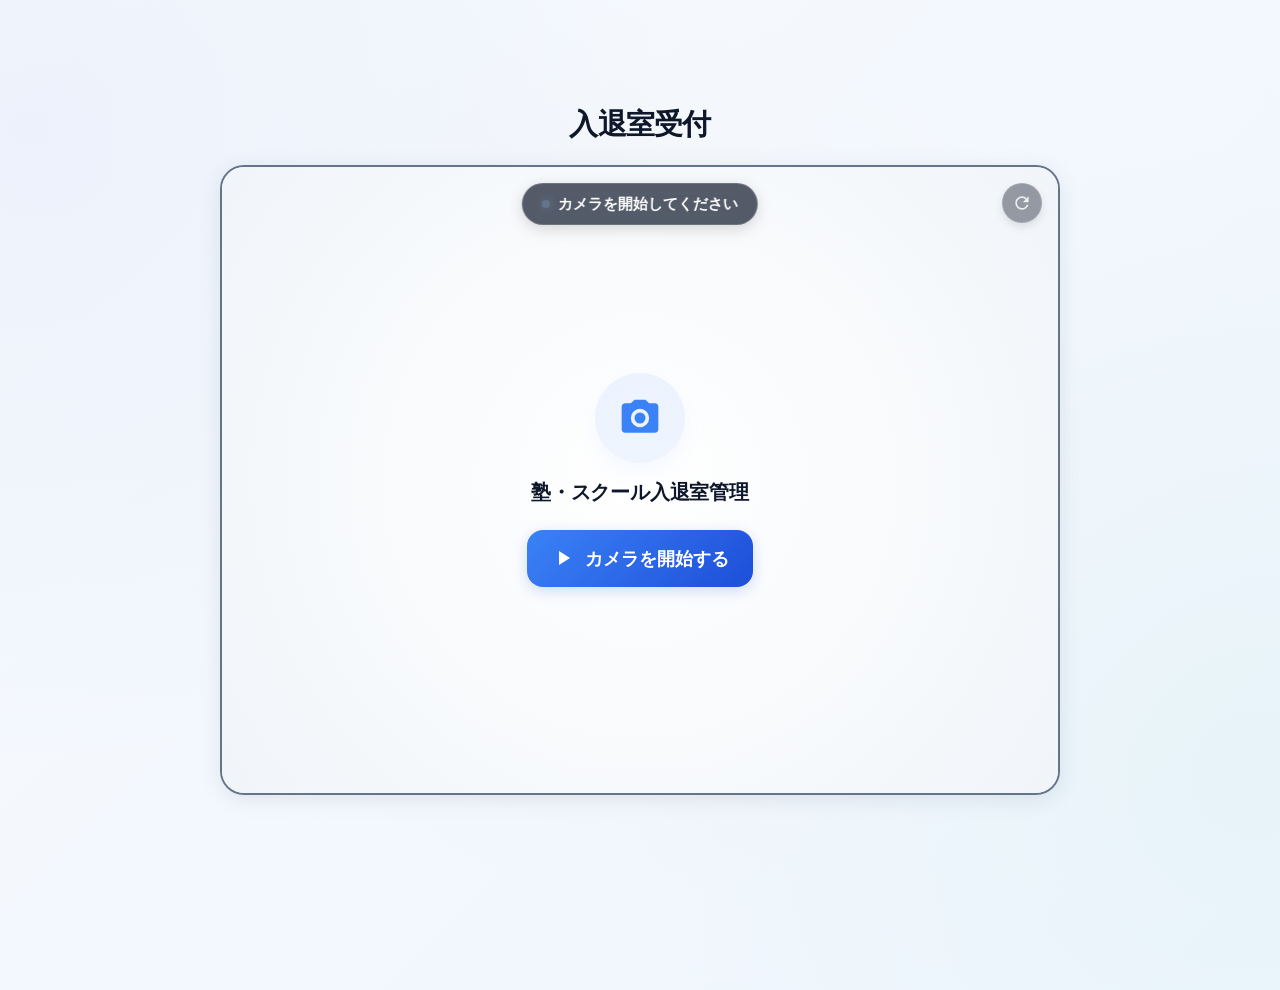
==== commit 7f0a652c: "Fix landscape layout and button stretching issues on iPad Safari" ====
--- a/index.html
+++ b/index.html
@@ -17,7 +17,7 @@
   <link rel="icon" type="image/svg+xml" href="assets/icons/icon.svg">
   
   <!-- Styling -->
-  <link rel="stylesheet" href="styles.css">
+  <link rel="stylesheet" href="styles.css?v=3">
 </head>
 <body>
 
--- a/styles.css
+++ b/styles.css
@@ -377,7 +377,6 @@
 }
 
 .btn {
-  flex: 1;
   font-family: var(--font-family);
   font-size: 1.15rem;
   font-weight: 700;
@@ -629,15 +628,17 @@
 /* --- 横置き（Landscape）運用最適化レイアウト --- */
 @media (orientation: landscape) {
   body {
-    padding: 1rem 1.5rem;
+    padding: 1.5rem;
     justify-content: center;
+    align-items: center;
     height: 100dvh;
     overflow: hidden;
   }
   
   .app-container {
-    max-width: 900px;
-    height: 100%;
+    width: 100%;
+    max-width: min(900px, 85vw, calc(70dvh * 4 / 3));
+    height: auto;
     display: flex;
     flex-direction: column;
     gap: 0.8rem;
@@ -657,10 +658,10 @@
     padding-bottom: 0.2rem;
   }
   
-  /* ビューファインダーの高さを画面サイズに合わせる (スクロール抑止) */
+  /* ビューファインダーサイズは app-container に従う (縦横比維持しつつ画面内に収める) */
   .viewfinder-container {
-    height: 72dvh;
-    width: auto;
+    width: 100%;
+    height: auto;
     aspect-ratio: 4 / 3;
     margin: 0 auto;
     box-shadow: 0 4px 20px var(--theme-color-glow);
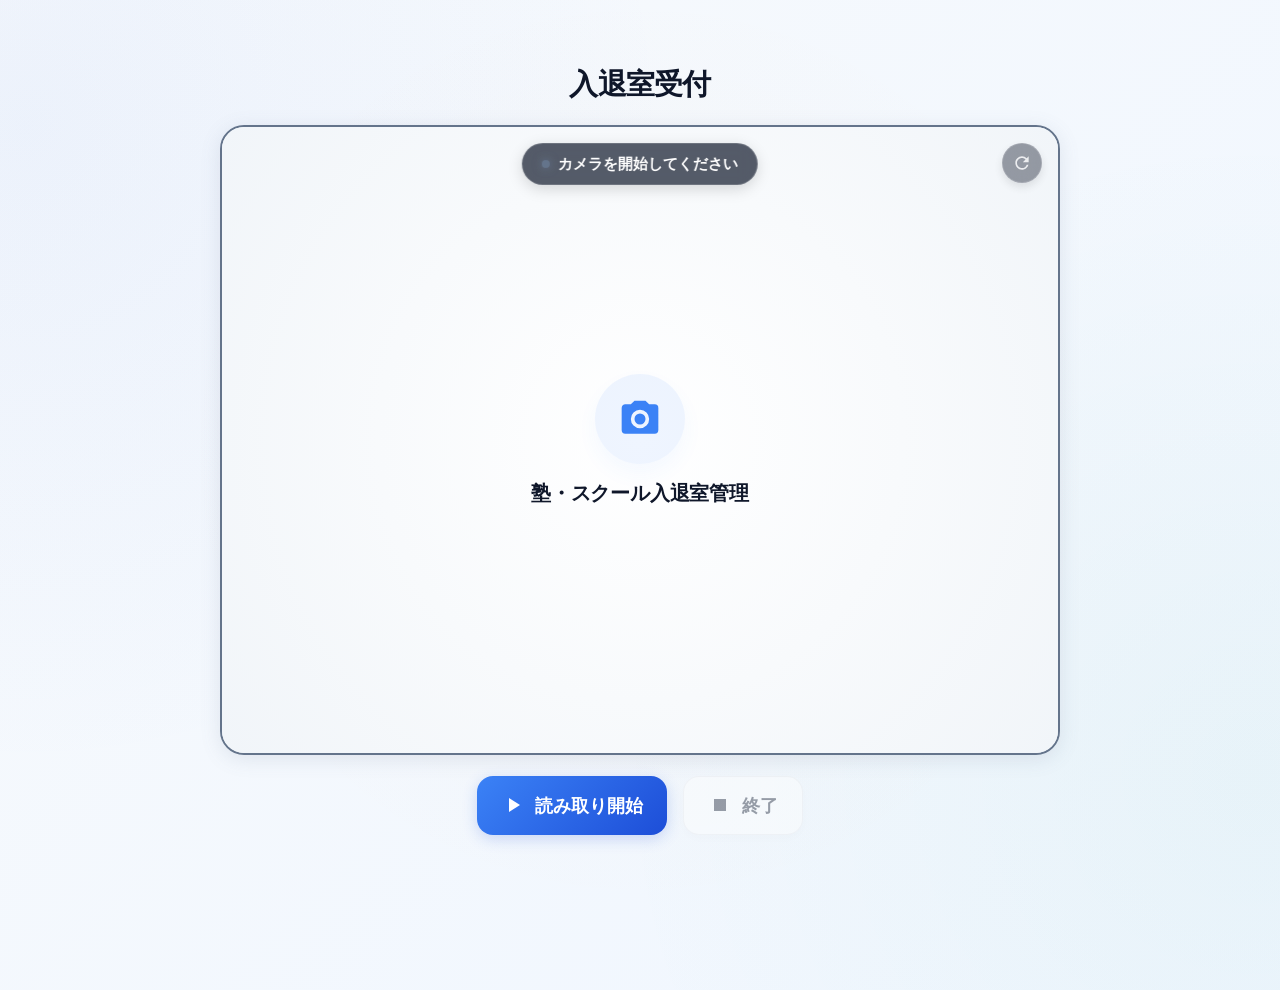
==== commit f68845c2: "UI: 読み取り開始・終了ボタンを追加" ====
--- a/index.html
+++ b/index.html
@@ -58,12 +58,7 @@
           </svg>
         </div>
         <p class="placeholder-tagline">塾・スクール入退室管理</p>
-        <button class="btn btn-primary" id="btn-start">
-          <svg viewBox="0 0 24 24">
-            <path d="M8 5v14l11-7z"/>
-          </svg>
-          カメラを開始する
-        </button>
+        <!-- 開始ボタンは下のコントロール領域に移動しました -->
       </div>
 
       <!-- Scanning Box Overlay -->
@@ -101,6 +96,22 @@
 
     </section>
 
+    <!-- Control Buttons -->
+    <div class="controls-container" style="justify-content: center; margin-top: 0.5rem;">
+      <button class="btn btn-primary" id="btn-start">
+        <svg viewBox="0 0 24 24">
+          <path d="M8 5v14l11-7z"/>
+        </svg>
+        読み取り開始
+      </button>
+      <button class="btn btn-secondary disabled" id="btn-stop" disabled>
+        <svg viewBox="0 0 24 24">
+          <path d="M6 6h12v12H6z"/>
+        </svg>
+        終了
+      </button>
+    </div>
+
     <!-- Hidden Processing Frame -->
     <iframe id="process-iframe" src="about:blank"></iframe>
 
--- a/styles.css
+++ b/styles.css
@@ -434,8 +434,9 @@
   }
 }
 
-/* Disable primary btn during scanning */
-.btn-primary.disabled {
+/* Disable button during certain states */
+.btn-primary.disabled,
+.btn-secondary.disabled {
   opacity: 0.4;
   cursor: not-allowed;
   pointer-events: none;
